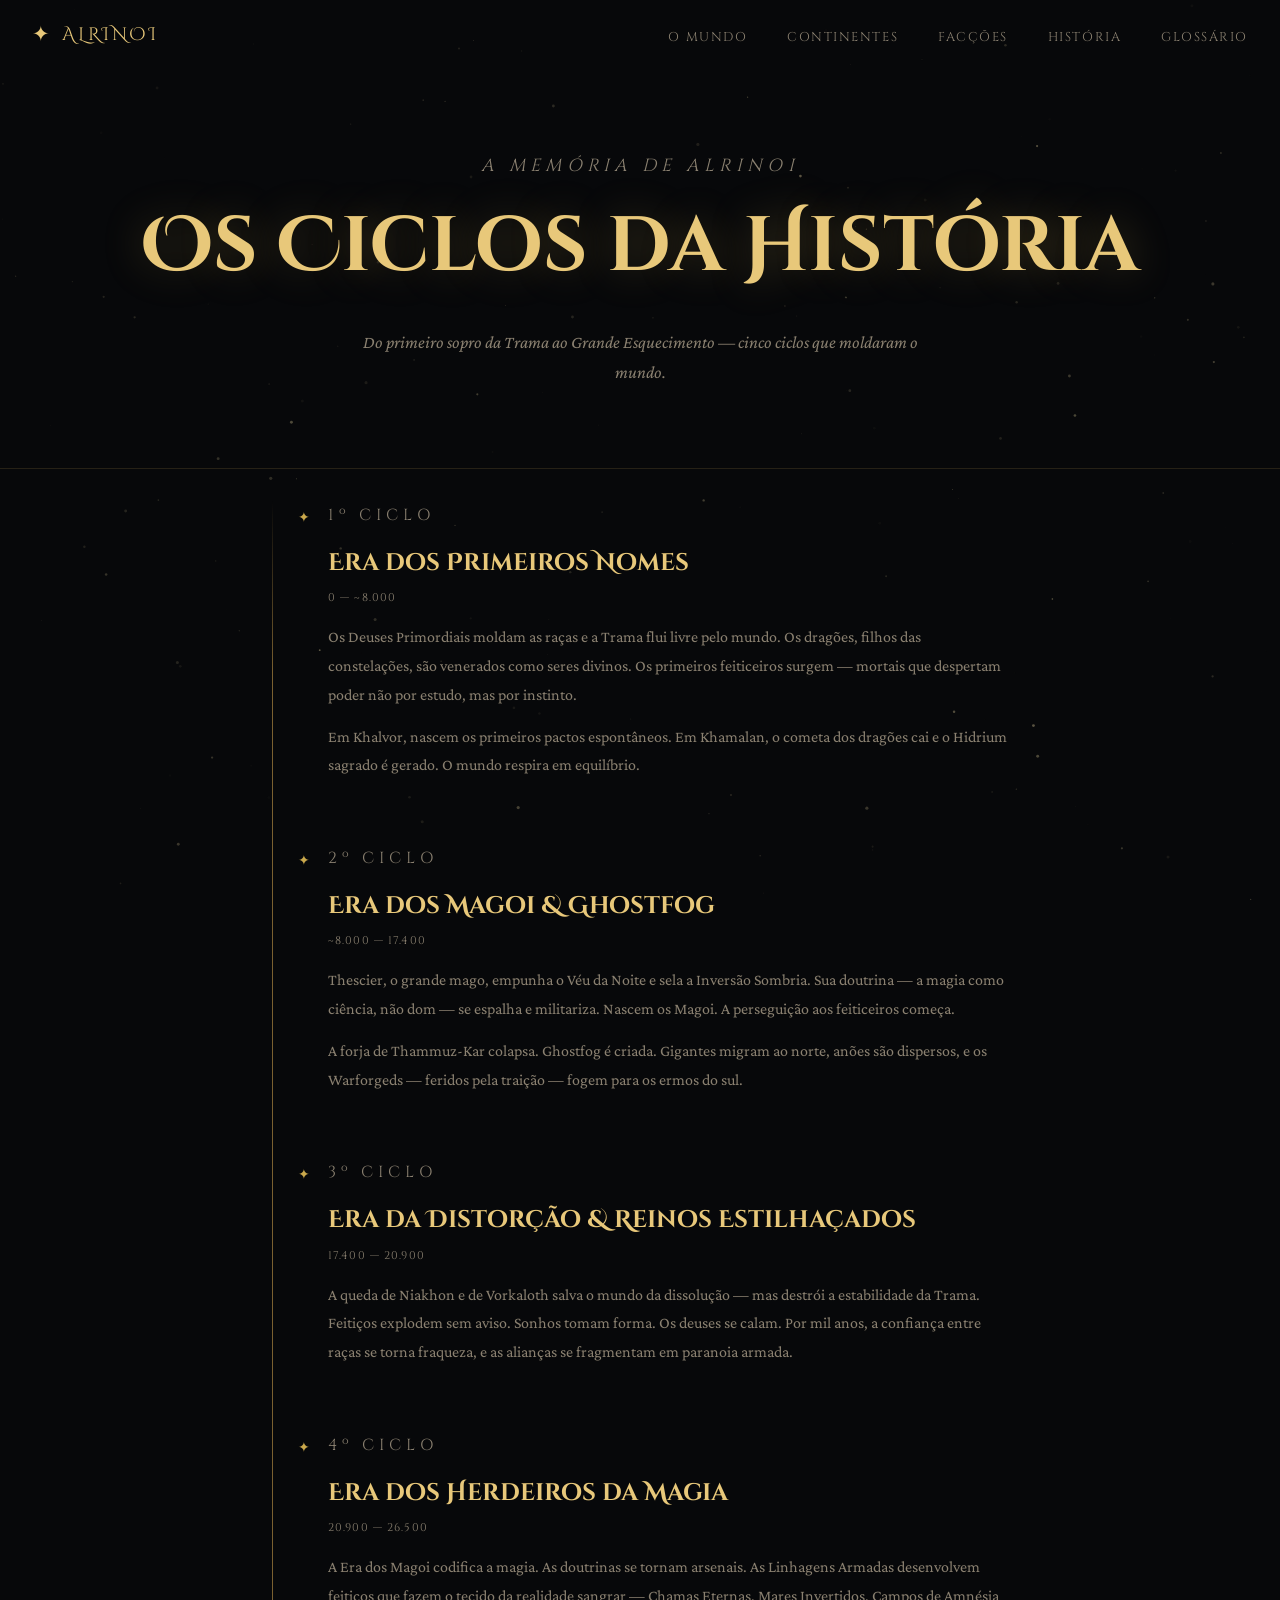
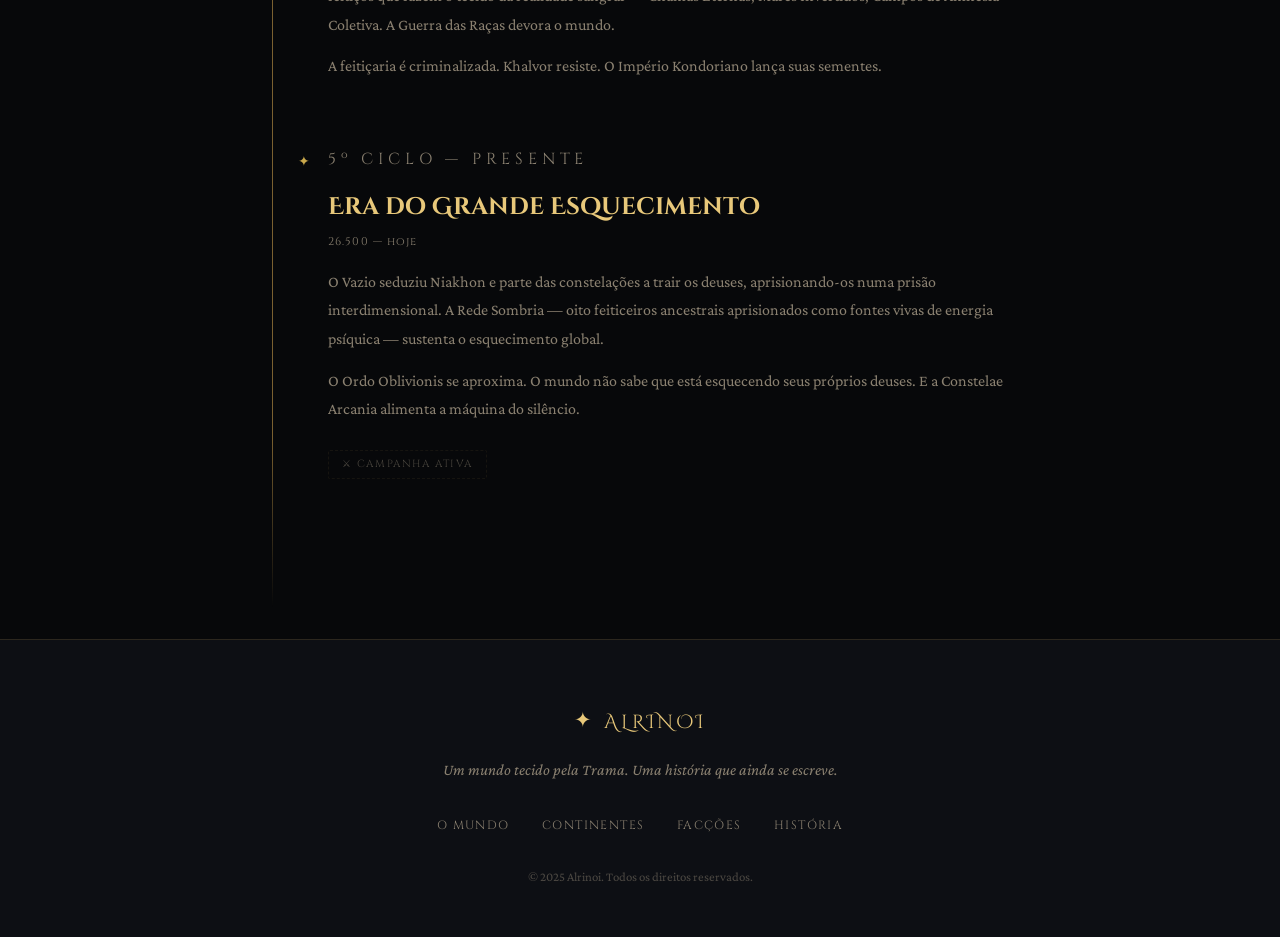
==== historia/index.html @ 3a9bfe8e "Add files via upload" ====
<!DOCTYPE html>
<html lang="pt-BR">
<head>
  <meta charset="UTF-8">
  <meta name="viewport" content="width=device-width, initial-scale=1.0">
  <title>História — Alrinoi</title>
  <meta name="description" content="A história de Alrinoi através dos ciclos e eras — desde a criação da Trama até o Grande Esquecimento.">
  <link rel="stylesheet" href="/css/style.css">
  <link rel="preconnect" href="https://fonts.googleapis.com">
  <link rel="preconnect" href="https://fonts.gstatic.com" crossorigin>
  <link href="https://fonts.googleapis.com/css2?family=Cinzel+Decorative:wght@400;700;900&family=Cinzel:wght@400;500;600;700&family=Crimson+Pro:ital,wght@0,300;0,400;0,500;1,300;1,400&display=swap" rel="stylesheet">
  <style>
    .timeline {
      max-width: 800px;
      margin: 0 auto;
      padding: 2rem 2rem 6rem;
      position: relative;
      z-index: 2;
    }
    .timeline::before {
      content: '';
      position: absolute;
      left: 2rem;
      top: 2rem;
      bottom: 2rem;
      width: 1px;
      background: linear-gradient(to bottom, transparent, var(--gold-dim) 10%, var(--gold-dim) 90%, transparent);
    }
    .timeline-era {
      padding-left: 3.5rem;
      margin-bottom: 4rem;
      position: relative;
    }
    .timeline-era::before {
      content: '✦';
      position: absolute;
      left: calc(2rem - 0.5em + 1px);
      top: 0.15em;
      color: var(--gold);
      font-size: 0.9rem;
      background: var(--black);
      padding: 0.1rem 0;
    }
    .era-cycle {
      font-family: var(--font-heading);
      font-size: 0.65rem;
      letter-spacing: 0.3em;
      text-transform: uppercase;
      color: var(--gold-dim);
      margin-bottom: 0.4rem;
    }
    .timeline-era h2 {
      font-family: var(--font-display);
      font-size: 1.5rem;
      color: var(--gold-light);
      margin-bottom: 0.3rem;
    }
    .era-dates {
      font-family: var(--font-heading);
      font-size: 0.7rem;
      color: var(--text-dim);
      letter-spacing: 0.1em;
      margin-bottom: 1rem;
      display: block;
    }
    .timeline-era p {
      color: var(--text-dim);
      font-size: 1rem;
      line-height: 1.8;
      margin-bottom: 0.8rem;
    }
    .coming-soon-badge {
      display: inline-flex;
      align-items: center;
      gap: 0.4rem;
      padding: 0.3rem 0.8rem;
      border: 1px dashed var(--border);
      color: var(--text-dim);
      font-family: var(--font-heading);
      font-size: 0.65rem;
      letter-spacing: 0.15em;
      text-transform: uppercase;
      border-radius: 2px;
      margin-top: 0.8rem;
      opacity: 0.5;
    }
  </style>
</head>
<body>
  <canvas id="starfield"></canvas>

  <nav class="navbar scrolled" id="navbar">
    <div class="nav-inner">
      <a href="/" class="nav-logo">
        <span class="logo-symbol">✦</span>
        <span class="logo-text">ALRINOI</span>
      </a>
      <ul class="nav-links">
        <li><a href="/">O Mundo</a></li>
        <li><a href="/continentes/">Continentes</a></li>
        <li><a href="/faccoes/">Facções</a></li>
        <li><a href="/historia/" class="active">História</a></li>
        <li><a href="/glossario/">Glossário</a></li>
      </ul>
      <button class="nav-toggle" id="navToggle">☰</button>
    </div>
  </nav>

  <div class="page-hero">
    <p class="page-hero-eyebrow">A Memória de Alrinoi</p>
    <h1>Os Ciclos da História</h1>
    <p>Do primeiro sopro da Trama ao Grande Esquecimento — cinco ciclos que moldaram o mundo.</p>
  </div>

  <div class="timeline">

    <div class="timeline-era reveal">
      <p class="era-cycle">1º Ciclo</p>
      <h2>Era dos Primeiros Nomes</h2>
      <span class="era-dates">0 — ~8.000</span>
      <p>Os Deuses Primordiais moldam as raças e a Trama flui livre pelo mundo. Os dragões, filhos das constelações, são venerados como seres divinos. Os primeiros feiticeiros surgem — mortais que despertam poder não por estudo, mas por instinto.</p>
      <p>Em Khalvor, nascem os primeiros pactos espontâneos. Em Khamalan, o cometa dos dragões cai e o Hidrium sagrado é gerado. O mundo respira em equilíbrio.</p>
    </div>

    <div class="timeline-era reveal">
      <p class="era-cycle">2º Ciclo</p>
      <h2>Era dos Magoi & Ghostfog</h2>
      <span class="era-dates">~8.000 — 17.400</span>
      <p>Thescier, o grande mago, empunha o Véu da Noite e sela a Inversão Sombria. Sua doutrina — a magia como ciência, não dom — se espalha e militariza. Nascem os Magoi. A perseguição aos feiticeiros começa.</p>
      <p>A forja de Thammuz-Kar colapsa. Ghostfog é criada. Gigantes migram ao norte, anões são dispersos, e os Warforgeds — feridos pela traição — fogem para os ermos do sul.</p>
    </div>

    <div class="timeline-era reveal">
      <p class="era-cycle">3º Ciclo</p>
      <h2>Era da Distorção & Reinos Estilhaçados</h2>
      <span class="era-dates">17.400 — 20.900</span>
      <p>A queda de Niakhon e de Vorkaloth salva o mundo da dissolução — mas destrói a estabilidade da Trama. Feitiços explodem sem aviso. Sonhos tomam forma. Os deuses se calam. Por mil anos, a confiança entre raças se torna fraqueza, e as alianças se fragmentam em paranoia armada.</p>
    </div>

    <div class="timeline-era reveal">
      <p class="era-cycle">4º Ciclo</p>
      <h2>Era dos Herdeiros da Magia</h2>
      <span class="era-dates">20.900 — 26.500</span>
      <p>A Era dos Magoi codifica a magia. As doutrinas se tornam arsenais. As Linhagens Armadas desenvolvem feitiços que fazem o tecido da realidade sangrar — Chamas Eternas, Mares Invertidos, Campos de Amnésia Coletiva. A Guerra das Raças devora o mundo.</p>
      <p>A feitiçaria é criminalizada. Khalvor resiste. O Império Kondoriano lança suas sementes.</p>
    </div>

    <div class="timeline-era reveal">
      <p class="era-cycle">5º Ciclo — Presente</p>
      <h2>Era do Grande Esquecimento</h2>
      <span class="era-dates">26.500 — hoje</span>
      <p>O Vazio seduziu Niakhon e parte das constelações a trair os deuses, aprisionando-os numa prisão interdimensional. A Rede Sombria — oito feiticeiros ancestrais aprisionados como fontes vivas de energia psíquica — sustenta o esquecimento global.</p>
      <p>O Ordo Oblivionis se aproxima. O mundo não sabe que está esquecendo seus próprios deuses. E a Constelae Arcania alimenta a máquina do silêncio.</p>
      <div class="coming-soon-badge">⚔ Campanha Ativa</div>
    </div>

  </div>

  <footer class="site-footer">
    <div class="footer-inner">
      <div class="footer-logo">
        <span class="logo-symbol">✦</span>
        <span class="logo-text">ALRINOI</span>
      </div>
      <p class="footer-tagline">Um mundo tecido pela Trama. Uma história que ainda se escreve.</p>
      <div class="footer-links">
        <a href="/">O Mundo</a>
        <a href="/continentes/">Continentes</a>
        <a href="/faccoes/">Facções</a>
        <a href="/historia/">História</a>
      </div>
      <p class="footer-copy">© 2025 Alrinoi. Todos os direitos reservados.</p>
    </div>
  </footer>

  <script src="/js/main.js"></script>
</body>
</html>
---- css/style.css ----
/* ============================================================
   ALRINOI — STYLESHEET
   Dark fantasy RPG aesthetic
   Fonts: Cinzel Decorative (headings), Crimson Pro (body)
   ============================================================ */

/* ---- RESET & VARIABLES ---- */
*, *::before, *::after { box-sizing: border-box; margin: 0; padding: 0; }

:root {
  --black:        #07080a;
  --dark:         #0d0f14;
  --dark-mid:     #141820;
  --dark-card:    #111318;
  --border:       rgba(180, 150, 80, 0.18);
  --border-glow:  rgba(180, 150, 80, 0.45);

  --gold:         #c9a84c;
  --gold-light:   #e8c87a;
  --gold-dim:     #7a6030;
  --gold-glow:    rgba(201, 168, 76, 0.15);

  --crimson:      #8b1a1a;
  --crimson-glow: rgba(139, 26, 26, 0.3);
  --void:         #4a1a6b;
  --void-glow:    rgba(74, 26, 107, 0.3);

  --text:         #d4c9b0;
  --text-dim:     #8a8070;
  --text-bright:  #f0e8d0;

  --font-display: 'Cinzel Decorative', serif;
  --font-heading: 'Cinzel', serif;
  --font-body:    'Crimson Pro', Georgia, serif;

  --radius:       4px;
  --radius-lg:    8px;
  --transition:   0.3s ease;
  --nav-height:   72px;
}

html { scroll-behavior: smooth; }

body {
  background-color: var(--black);
  color: var(--text);
  font-family: var(--font-body);
  font-size: 18px;
  line-height: 1.7;
  overflow-x: hidden;
}

a { color: var(--gold); text-decoration: none; transition: color var(--transition); }
a:hover { color: var(--gold-light); }

img { max-width: 100%; display: block; }

/* ---- STARFIELD CANVAS ---- */
#starfield {
  position: fixed;
  top: 0; left: 0;
  width: 100%; height: 100%;
  z-index: 0;
  pointer-events: none;
  opacity: 0.6;
}

/* ---- NAVBAR ---- */
.navbar {
  position: fixed;
  top: 0; left: 0; right: 0;
  z-index: 100;
  height: var(--nav-height);
  border-bottom: 1px solid transparent;
  transition: background var(--transition), border-color var(--transition);
}

.navbar.scrolled {
  background: rgba(7, 8, 10, 0.95);
  backdrop-filter: blur(12px);
  border-color: var(--border);
}

.nav-inner {
  max-width: 1280px;
  margin: 0 auto;
  padding: 0 2rem;
  height: 100%;
  display: flex;
  align-items: center;
  justify-content: space-between;
}

.nav-logo {
  display: flex;
  align-items: center;
  gap: 0.6rem;
  color: var(--gold-light);
  font-family: var(--font-display);
  font-size: 1.1rem;
  letter-spacing: 0.15em;
}

.logo-symbol {
  font-size: 1.3rem;
  animation: starPulse 3s ease-in-out infinite;
}

@keyframes starPulse {
  0%, 100% { opacity: 1; text-shadow: 0 0 8px var(--gold); }
  50% { opacity: 0.6; text-shadow: none; }
}

.nav-links {
  display: flex;
  list-style: none;
  gap: 2.5rem;
}

.nav-links a {
  font-family: var(--font-heading);
  font-size: 0.8rem;
  letter-spacing: 0.12em;
  text-transform: uppercase;
  color: var(--text-dim);
  position: relative;
  padding-bottom: 2px;
}

.nav-links a::after {
  content: '';
  position: absolute;
  bottom: 0; left: 0;
  width: 0; height: 1px;
  background: var(--gold);
  transition: width var(--transition);
}

.nav-links a:hover,
.nav-links a.active {
  color: var(--gold-light);
}

.nav-links a:hover::after,
.nav-links a.active::after { width: 100%; }

.nav-toggle {
  display: none;
  background: none;
  border: 1px solid var(--border);
  color: var(--gold);
  font-size: 1.2rem;
  padding: 0.3rem 0.6rem;
  cursor: pointer;
  border-radius: var(--radius);
}

/* ---- HERO ---- */
.hero {
  position: relative;
  min-height: 100vh;
  display: flex;
  align-items: center;
  justify-content: center;
  text-align: center;
  overflow: hidden;
  background:
    radial-gradient(ellipse 80% 60% at 50% 20%, rgba(74, 26, 107, 0.25) 0%, transparent 60%),
    radial-gradient(ellipse 60% 40% at 80% 80%, rgba(139, 26, 26, 0.15) 0%, transparent 50%),
    radial-gradient(ellipse 40% 50% at 20% 60%, rgba(201, 168, 76, 0.06) 0%, transparent 50%),
    var(--black);
}

.hero-vignette {
  position: absolute;
  inset: 0;
  background:
    radial-gradient(ellipse 100% 50% at 50% 0%, transparent 40%, var(--black) 100%),
    linear-gradient(to bottom, transparent 50%, var(--black) 100%);
  z-index: 1;
}

.hero-content {
  position: relative;
  z-index: 2;
  max-width: 800px;
  padding: 0 2rem;
  padding-top: var(--nav-height);
  animation: heroReveal 1.4s ease both;
}

@keyframes heroReveal {
  from { opacity: 0; transform: translateY(30px); }
  to { opacity: 1; transform: translateY(0); }
}

.hero-eyebrow {
  font-family: var(--font-heading);
  font-size: 0.75rem;
  letter-spacing: 0.3em;
  text-transform: uppercase;
  color: var(--gold-dim);
  margin-bottom: 1.5rem;
  animation: heroReveal 1.4s 0.1s ease both;
}

.hero-title {
  font-family: var(--font-display);
  font-size: clamp(3.5rem, 10vw, 8rem);
  font-weight: 900;
  line-height: 1;
  letter-spacing: 0.08em;
  color: var(--gold-light);
  text-shadow:
    0 0 40px rgba(201, 168, 76, 0.4),
    0 0 80px rgba(201, 168, 76, 0.2),
    0 4px 20px rgba(0,0,0,0.8);
  margin-bottom: 0.4rem;
  animation: heroReveal 1.4s 0.2s ease both;
}

.hero-subtitle {
  font-family: var(--font-heading);
  font-size: clamp(1rem, 2.5vw, 1.5rem);
  letter-spacing: 0.5em;
  text-transform: uppercase;
  color: var(--gold-dim);
  margin-bottom: 2rem;
  animation: heroReveal 1.4s 0.3s ease both;
}

.hero-lore {
  font-size: 1.05rem;
  color: var(--text-dim);
  font-style: italic;
  line-height: 1.9;
  margin-bottom: 2.5rem;
  animation: heroReveal 1.4s 0.4s ease both;
}

.hero-cta {
  display: flex;
  gap: 1rem;
  justify-content: center;
  flex-wrap: wrap;
  animation: heroReveal 1.4s 0.5s ease both;
}

.hero-scroll-hint {
  position: absolute;
  bottom: 2.5rem;
  left: 50%;
  transform: translateX(-50%);
  z-index: 2;
  display: flex;
  flex-direction: column;
  align-items: center;
  gap: 0.5rem;
  opacity: 0.4;
  font-family: var(--font-heading);
  font-size: 0.65rem;
  letter-spacing: 0.2em;
  text-transform: uppercase;
  color: var(--gold-dim);
  animation: fadeIn 2s 1s both;
}

.scroll-arrow {
  width: 1px;
  height: 40px;
  background: linear-gradient(to bottom, var(--gold-dim), transparent);
  animation: scrollPulse 2s ease-in-out infinite;
}

@keyframes scrollPulse {
  0%, 100% { transform: scaleY(1); opacity: 0.4; }
  50% { transform: scaleY(0.6); opacity: 0.8; }
}

@keyframes fadeIn {
  from { opacity: 0; }
  to { opacity: 0.4; }
}

/* ---- BUTTONS ---- */
.btn-primary {
  display: inline-block;
  padding: 0.8rem 2rem;
  background: linear-gradient(135deg, var(--gold) 0%, var(--gold-dim) 100%);
  color: var(--black);
  font-family: var(--font-heading);
  font-size: 0.8rem;
  font-weight: 700;
  letter-spacing: 0.15em;
  text-transform: uppercase;
  border-radius: var(--radius);
  transition: all var(--transition);
  box-shadow: 0 4px 20px rgba(201, 168, 76, 0.3);
}

.btn-primary:hover {
  color: var(--black);
  transform: translateY(-2px);
  box-shadow: 0 8px 30px rgba(201, 168, 76, 0.5);
  background: linear-gradient(135deg, var(--gold-light) 0%, var(--gold) 100%);
}

.btn-ghost {
  display: inline-block;
  padding: 0.8rem 2rem;
  border: 1px solid var(--border-glow);
  color: var(--gold);
  font-family: var(--font-heading);
  font-size: 0.8rem;
  letter-spacing: 0.15em;
  text-transform: uppercase;
  border-radius: var(--radius);
  transition: all var(--transition);
}

.btn-ghost:hover {
  border-color: var(--gold);
  color: var(--gold-light);
  background: var(--gold-glow);
  transform: translateY(-2px);
}

/* ---- SECTION COMMONS ---- */
.section-header {
  display: flex;
  align-items: center;
  gap: 1.5rem;
  margin-bottom: 1rem;
  justify-content: center;
}

.section-rule {
  flex: 1;
  max-width: 120px;
  height: 1px;
  background: linear-gradient(to right, transparent, var(--gold-dim));
}

.section-rule:last-child {
  background: linear-gradient(to left, transparent, var(--gold-dim));
}

.section-title {
  font-family: var(--font-display);
  font-size: clamp(1.4rem, 3vw, 2rem);
  color: var(--gold-light);
  letter-spacing: 0.05em;
  text-align: center;
  white-space: nowrap;
}

.section-intro {
  text-align: center;
  color: var(--text-dim);
  font-style: italic;
  font-size: 1.05rem;
  max-width: 600px;
  margin: 0 auto 3rem;
}

.section-cta {
  text-align: center;
  margin-top: 3rem;
}

/* ---- CONSTELLATIONS SECTION ---- */
.constellations-section {
  position: relative;
  z-index: 2;
  padding: 6rem 2rem;
  max-width: 1280px;
  margin: 0 auto;
}

.constellations-grid {
  display: grid;
  grid-template-columns: repeat(auto-fill, minmax(260px, 1fr));
  gap: 1.5rem;
}

.constellation-card {
  position: relative;
  padding: 2rem 1.5rem;
  background: linear-gradient(145deg, var(--dark-card), rgba(20,24,32,0.8));
  border: 1px solid var(--border);
  border-radius: var(--radius-lg);
  transition: all var(--transition);
  overflow: hidden;
  cursor: default;
}

.constellation-card::before {
  content: '';
  position: absolute;
  inset: 0;
  background: radial-gradient(ellipse 80% 60% at 50% 0%, rgba(201,168,76,0.05), transparent);
  opacity: 0;
  transition: opacity var(--transition);
}

.constellation-card:hover {
  border-color: var(--border-glow);
  transform: translateY(-4px);
  box-shadow: 0 12px 40px rgba(0,0,0,0.5), 0 0 20px var(--gold-glow);
}

.constellation-card:hover::before { opacity: 1; }

.constellation-card.featured {
  border-color: rgba(139,26,26,0.5);
  background: linear-gradient(145deg, rgba(20,10,10,0.9), var(--dark-card));
}

.constellation-card.featured:hover {
  border-color: var(--crimson);
  box-shadow: 0 12px 40px rgba(0,0,0,0.5), 0 0 25px var(--crimson-glow);
}

.const-glyph {
  font-size: 2.2rem;
  color: var(--gold-dim);
  margin-bottom: 1rem;
  line-height: 1;
}

.constellation-card.featured .const-glyph { color: var(--crimson); }

.constellation-card h3 {
  font-family: var(--font-heading);
  font-size: 1.1rem;
  color: var(--gold-light);
  letter-spacing: 0.1em;
  margin-bottom: 0.3rem;
}

.constellation-card.featured h3 { color: #d45555; }

.const-school {
  display: inline-block;
  font-family: var(--font-heading);
  font-size: 0.65rem;
  letter-spacing: 0.2em;
  text-transform: uppercase;
  color: var(--gold-dim);
  margin-bottom: 0.8rem;
}

.constellation-card p {
  font-size: 0.95rem;
  color: var(--text-dim);
  line-height: 1.6;
}

.const-tag {
  display: inline-block;
  margin-top: 1rem;
  padding: 0.2rem 0.6rem;
  background: rgba(139,26,26,0.2);
  border: 1px solid rgba(139,26,26,0.4);
  color: #d45555;
  font-family: var(--font-heading);
  font-size: 0.65rem;
  letter-spacing: 0.15em;
  text-transform: uppercase;
  border-radius: 2px;
}

/* ---- CONTINENTS PREVIEW ---- */
.continents-preview {
  position: relative;
  z-index: 2;
  padding: 6rem 2rem;
  background: linear-gradient(to bottom, var(--black), var(--dark-mid), var(--black));
  max-width: 100%;
}

.continents-preview > * { max-width: 1280px; margin-left: auto; margin-right: auto; }
.continents-preview .section-header,
.continents-preview .section-intro,
.continents-preview .section-cta { max-width: 1280px; }

.continents-grid {
  display: grid;
  grid-template-columns: repeat(auto-fill, minmax(320px, 1fr));
  gap: 1.5rem;
  max-width: 1280px;
  margin: 0 auto;
}

.continent-card {
  position: relative;
  display: block;
  height: 220px;
  border-radius: var(--radius-lg);
  overflow: hidden;
  border: 1px solid var(--border);
  transition: all var(--transition);
  color: var(--text);
}

.continent-card-bg {
  position: absolute;
  inset: 0;
  transition: transform 0.6s ease;
}

/* Continent-specific colors */
.continent-card[data-continent="vorathiel"] .continent-card-bg {
  background: linear-gradient(135deg, #1a0a0a 0%, #2a1020 50%, #0d0f14 100%);
}
.continent-card[data-continent="khalvor"] .continent-card-bg {
  background: linear-gradient(135deg, #0a1020 0%, #152040 50%, #0d0f14 100%);
}
.continent-card[data-continent="khamalan"] .continent-card-bg {
  background: linear-gradient(135deg, #1a1000 0%, #3a2000 50%, #0d0f14 100%);
}
.continent-card[data-continent="draethon"] .continent-card-bg {
  background: linear-gradient(135deg, #081508 0%, #152515 50%, #0d0f14 100%);
}
.continent-card[data-continent="domari"] .continent-card-bg {
  background: linear-gradient(135deg, #100a1a 0%, #201030 50%, #0d0f14 100%);
}
.continent-card[data-continent="ryushima"] .continent-card-bg {
  background: linear-gradient(135deg, #0a0f18 0%, #101828 50%, #0d0f14 100%);
}
.continent-card[data-continent="draethon-sul"] .continent-card-bg {
  background: linear-gradient(135deg, #0a0808 0%, #181010 50%, #0d0f14 100%);
}

.continent-card:hover { 
  border-color: var(--border-glow);
  transform: translateY(-4px);
  box-shadow: 0 16px 50px rgba(0,0,0,0.6), 0 0 30px var(--gold-glow);
}
.continent-card:hover .continent-card-bg { transform: scale(1.05); }

.continent-card-content {
  position: absolute;
  inset: 0;
  padding: 1.8rem;
  display: flex;
  flex-direction: column;
  justify-content: flex-end;
  background: linear-gradient(to top, rgba(7,8,10,0.95) 0%, rgba(7,8,10,0.3) 60%, transparent 100%);
  z-index: 1;
}

.continent-tag {
  display: inline-block;
  align-self: flex-start;
  padding: 0.2rem 0.6rem;
  border: 1px solid var(--border-glow);
  background: rgba(201,168,76,0.08);
  color: var(--gold-dim);
  font-family: var(--font-heading);
  font-size: 0.6rem;
  letter-spacing: 0.2em;
  text-transform: uppercase;
  border-radius: 2px;
  margin-bottom: 0.6rem;
}

.continent-card h3 {
  font-family: var(--font-display);
  font-size: 1.3rem;
  color: var(--gold-light);
  margin-bottom: 0.5rem;
  line-height: 1.2;
}

.continent-card p {
  font-size: 0.9rem;
  color: var(--text-dim);
  line-height: 1.5;
  display: -webkit-box;
  -webkit-line-clamp: 2;
  -webkit-box-orient: vertical;
  overflow: hidden;
}

.continent-explore {
  display: inline-block;
  margin-top: 0.8rem;
  font-family: var(--font-heading);
  font-size: 0.7rem;
  letter-spacing: 0.15em;
  text-transform: uppercase;
  color: var(--gold);
  opacity: 0;
  transform: translateX(-8px);
  transition: all var(--transition);
}

.continent-card:hover .continent-explore {
  opacity: 1;
  transform: translateX(0);
}

/* ---- LORE HIGHLIGHT ---- */
.lore-highlight {
  position: relative;
  z-index: 2;
  padding: 8rem 2rem;
  background:
    radial-gradient(ellipse 60% 80% at 50% 50%, rgba(74,26,107,0.15) 0%, transparent 70%),
    var(--black);
  border-top: 1px solid var(--border);
  border-bottom: 1px solid var(--border);
}

.lore-highlight-inner {
  max-width: 1100px;
  margin: 0 auto;
  display: grid;
  grid-template-columns: 1fr 1fr;
  gap: 5rem;
  align-items: center;
}

.lore-label {
  display: block;
  font-family: var(--font-heading);
  font-size: 0.7rem;
  letter-spacing: 0.3em;
  text-transform: uppercase;
  color: var(--void);
  margin-bottom: 1rem;
}

.lore-highlight-text h2 {
  font-family: var(--font-display);
  font-size: clamp(1.8rem, 3vw, 2.5rem);
  color: var(--text-bright);
  margin-bottom: 1.5rem;
  line-height: 1.2;
}

.lore-highlight-text p {
  color: var(--text-dim);
  margin-bottom: 1rem;
  font-size: 1.05rem;
}

.lore-highlight-text em { color: var(--text); font-style: italic; }

.lore-highlight-text .btn-ghost { margin-top: 1rem; }

.lore-highlight-quote {
  border-left: 2px solid rgba(74,26,107,0.6);
  padding-left: 2rem;
}

.lore-highlight-quote blockquote p {
  font-family: var(--font-body);
  font-size: clamp(1.1rem, 2vw, 1.4rem);
  font-style: italic;
  color: var(--text);
  line-height: 1.8;
  margin-bottom: 1.5rem;
}

.lore-highlight-quote cite {
  font-family: var(--font-heading);
  font-size: 0.7rem;
  letter-spacing: 0.15em;
  text-transform: uppercase;
  color: var(--text-dim);
  font-style: normal;
}

/* ---- FOOTER ---- */
.site-footer {
  position: relative;
  z-index: 2;
  padding: 4rem 2rem 3rem;
  border-top: 1px solid var(--border);
  background: var(--dark);
}

.footer-inner {
  max-width: 800px;
  margin: 0 auto;
  text-align: center;
}

.footer-logo {
  display: flex;
  align-items: center;
  justify-content: center;
  gap: 0.6rem;
  font-family: var(--font-display);
  font-size: 1.2rem;
  color: var(--gold-light);
  letter-spacing: 0.15em;
  margin-bottom: 1rem;
}

.footer-tagline {
  color: var(--text-dim);
  font-style: italic;
  font-size: 1rem;
  margin-bottom: 2rem;
}

.footer-links {
  display: flex;
  gap: 2rem;
  justify-content: center;
  flex-wrap: wrap;
  margin-bottom: 2rem;
}

.footer-links a {
  font-family: var(--font-heading);
  font-size: 0.75rem;
  letter-spacing: 0.12em;
  text-transform: uppercase;
  color: var(--text-dim);
  transition: color var(--transition);
}

.footer-links a:hover { color: var(--gold); }

.footer-copy {
  font-size: 0.8rem;
  color: var(--text-dim);
  opacity: 0.5;
}

/* ---- INNER PAGE STYLES ---- */
.page-hero {
  position: relative;
  z-index: 2;
  padding: calc(var(--nav-height) + 5rem) 2rem 5rem;
  text-align: center;
  border-bottom: 1px solid var(--border);
}

.page-hero-eyebrow {
  font-family: var(--font-heading);
  font-size: 0.7rem;
  letter-spacing: 0.3em;
  text-transform: uppercase;
  color: var(--gold-dim);
  margin-bottom: 1rem;
}

.page-hero h1 {
  font-family: var(--font-display);
  font-size: clamp(2.5rem, 6vw, 5rem);
  color: var(--gold-light);
  text-shadow: 0 0 40px rgba(201,168,76,0.3);
  margin-bottom: 1rem;
}

.page-hero p {
  font-size: 1.1rem;
  color: var(--text-dim);
  font-style: italic;
  max-width: 600px;
  margin: 0 auto;
}

.page-content {
  position: relative;
  z-index: 2;
  max-width: 1200px;
  margin: 0 auto;
  padding: 4rem 2rem;
}

/* Continent Detail Layout */
.continent-detail-hero {
  position: relative;
  z-index: 2;
  padding: calc(var(--nav-height) + 4rem) 2rem 4rem;
  max-width: 900px;
  margin: 0 auto;
}

.continent-detail-hero .breadcrumb {
  display: flex;
  align-items: center;
  gap: 0.5rem;
  font-family: var(--font-heading);
  font-size: 0.7rem;
  letter-spacing: 0.12em;
  text-transform: uppercase;
  color: var(--text-dim);
  margin-bottom: 2rem;
}

.breadcrumb a { color: var(--gold-dim); }
.breadcrumb a:hover { color: var(--gold); }
.breadcrumb span { color: var(--text-dim); }

.continent-tags {
  display: flex;
  flex-wrap: wrap;
  gap: 0.5rem;
  margin-bottom: 1.5rem;
}

.tag {
  padding: 0.25rem 0.75rem;
  border: 1px solid var(--border);
  background: rgba(201,168,76,0.06);
  color: var(--gold-dim);
  font-family: var(--font-heading);
  font-size: 0.65rem;
  letter-spacing: 0.15em;
  text-transform: uppercase;
  border-radius: 2px;
}

.tag.tag-red { border-color: rgba(139,26,26,0.4); background: rgba(139,26,26,0.08); color: #c45555; }
.tag.tag-blue { border-color: rgba(30,60,120,0.4); background: rgba(30,60,120,0.08); color: #6090d0; }
.tag.tag-green { border-color: rgba(20,80,40,0.4); background: rgba(20,80,40,0.08); color: #50a060; }
.tag.tag-purple { border-color: rgba(74,26,107,0.5); background: rgba(74,26,107,0.1); color: #9060c0; }

.continent-detail-hero h1 {
  font-family: var(--font-display);
  font-size: clamp(2.5rem, 7vw, 5.5rem);
  color: var(--gold-light);
  line-height: 1;
  text-shadow: 0 0 50px rgba(201,168,76,0.25);
  margin-bottom: 1rem;
}

.continent-detail-hero .hero-desc {
  font-size: 1.2rem;
  color: var(--text-dim);
  font-style: italic;
  line-height: 1.8;
  max-width: 700px;
  margin-bottom: 2.5rem;
}

/* Lore Content */
.lore-body {
  max-width: 760px;
  margin: 0 auto;
  padding: 0 2rem 6rem;
  position: relative;
  z-index: 2;
}

.lore-body h2 {
  font-family: var(--font-heading);
  font-size: 1.5rem;
  color: var(--gold-light);
  letter-spacing: 0.05em;
  border-bottom: 1px solid var(--border);
  padding-bottom: 0.5rem;
  margin: 3rem 0 1.5rem;
}

.lore-body h3 {
  font-family: var(--font-heading);
  font-size: 1.1rem;
  color: var(--text-bright);
  margin: 2rem 0 0.8rem;
}

.lore-body p {
  color: var(--text);
  margin-bottom: 1.2rem;
  line-height: 1.85;
}

.lore-body ul {
  list-style: none;
  margin: 0 0 1.5rem;
  padding: 0;
}

.lore-body ul li {
  padding: 0.4rem 0 0.4rem 1.5rem;
  position: relative;
  color: var(--text);
}

.lore-body ul li::before {
  content: '✦';
  position: absolute;
  left: 0;
  color: var(--gold-dim);
  font-size: 0.7rem;
  top: 0.6rem;
}

.lore-quote {
  margin: 2.5rem 0;
  padding: 1.5rem 2rem;
  border-left: 3px solid var(--gold-dim);
  background: rgba(201,168,76,0.04);
}

.lore-quote p {
  font-style: italic;
  font-size: 1.1rem;
  color: var(--text);
  margin-bottom: 0.5rem !important;
}

.lore-quote cite {
  font-family: var(--font-heading);
  font-size: 0.7rem;
  letter-spacing: 0.12em;
  text-transform: uppercase;
  color: var(--gold-dim);
  font-style: normal;
}

/* Sidebar Grid */
.content-with-sidebar {
  max-width: 1100px;
  margin: 0 auto;
  padding: 2rem 2rem 6rem;
  display: grid;
  grid-template-columns: 1fr 320px;
  gap: 4rem;
  position: relative;
  z-index: 2;
}

.sidebar-card {
  padding: 1.5rem;
  background: var(--dark-card);
  border: 1px solid var(--border);
  border-radius: var(--radius-lg);
  margin-bottom: 1.5rem;
}

.sidebar-card h4 {
  font-family: var(--font-heading);
  font-size: 0.75rem;
  letter-spacing: 0.2em;
  text-transform: uppercase;
  color: var(--gold-dim);
  margin-bottom: 1rem;
  padding-bottom: 0.5rem;
  border-bottom: 1px solid var(--border);
}

.sidebar-stat {
  display: flex;
  justify-content: space-between;
  padding: 0.4rem 0;
  border-bottom: 1px solid rgba(180,150,80,0.08);
  font-size: 0.9rem;
}

.sidebar-stat:last-child { border-bottom: none; }
.stat-label { color: var(--text-dim); }
.stat-value { color: var(--text-bright); font-weight: 500; }

.related-links a {
  display: block;
  padding: 0.5rem 0;
  font-family: var(--font-heading);
  font-size: 0.75rem;
  letter-spacing: 0.1em;
  text-transform: uppercase;
  color: var(--gold-dim);
  border-bottom: 1px solid rgba(180,150,80,0.08);
  transition: color var(--transition), padding-left var(--transition);
}

.related-links a:last-child { border-bottom: none; }
.related-links a:hover { color: var(--gold); padding-left: 0.5rem; }

/* ---- CONTINENTS PAGE (list) ---- */
.continents-list {
  display: grid;
  grid-template-columns: repeat(auto-fill, minmax(320px, 1fr));
  gap: 1.5rem;
  max-width: 1280px;
  margin: 0 auto;
  padding: 2rem 2rem 6rem;
  position: relative;
  z-index: 2;
}

/* ---- RESPONSIVE ---- */
@media (max-width: 900px) {
  .lore-highlight-inner { grid-template-columns: 1fr; gap: 3rem; }
  .content-with-sidebar { grid-template-columns: 1fr; }
}

@media (max-width: 768px) {
  :root { --nav-height: 60px; }
  .nav-links { display: none; }
  .nav-toggle { display: block; }

  .nav-links.open {
    display: flex;
    flex-direction: column;
    position: fixed;
    top: var(--nav-height);
    left: 0; right: 0;
    background: rgba(7,8,10,0.98);
    padding: 2rem;
    gap: 1.5rem;
    border-bottom: 1px solid var(--border);
  }

  .hero-title { font-size: 3rem; }
  .constellations-grid { grid-template-columns: 1fr 1fr; }
  .continents-grid { grid-template-columns: 1fr; }
  .lore-highlight-quote { display: none; }
}

@media (max-width: 480px) {
  .constellations-grid { grid-template-columns: 1fr; }
  body { font-size: 16px; }
}

/* ---- SCROLL ANIMATIONS ---- */
.reveal {
  opacity: 0;
  transform: translateY(20px);
  transition: opacity 0.7s ease, transform 0.7s ease;
}
.reveal.visible {
  opacity: 1;
  transform: translateY(0);
}
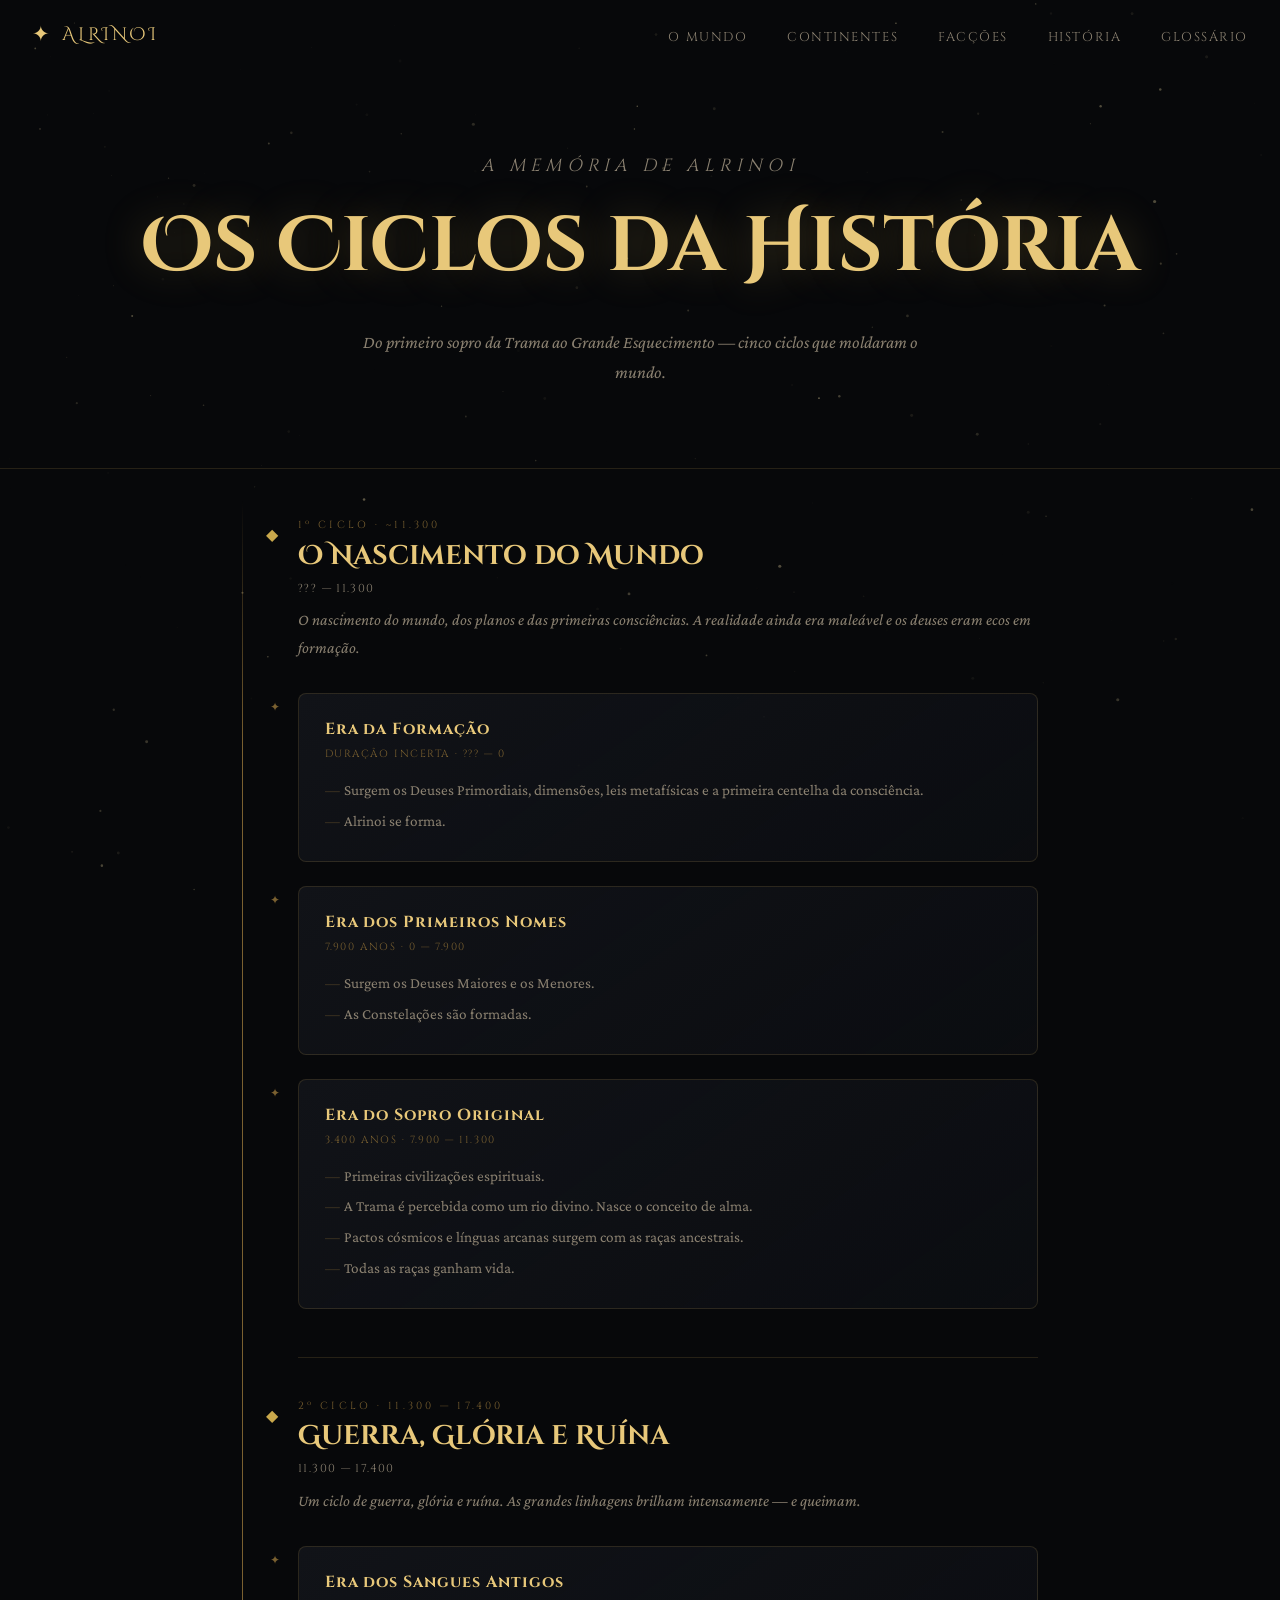
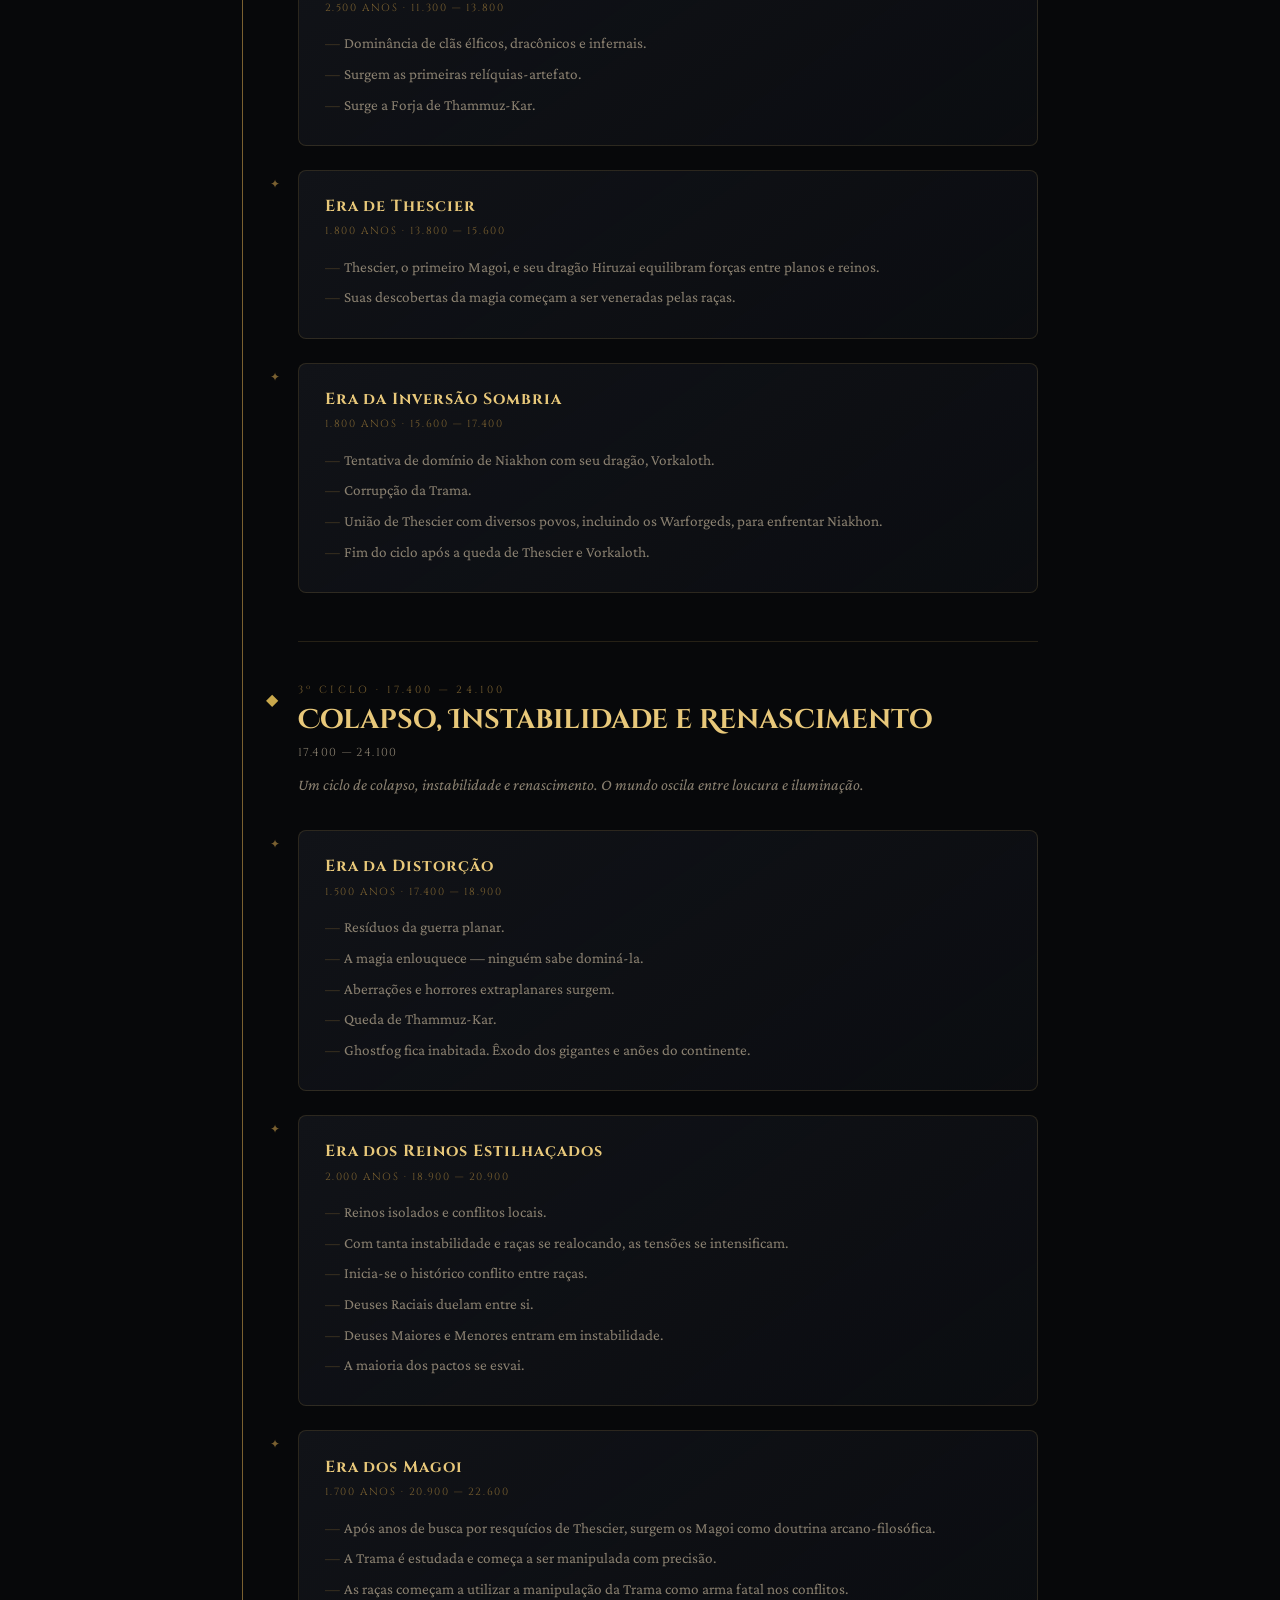
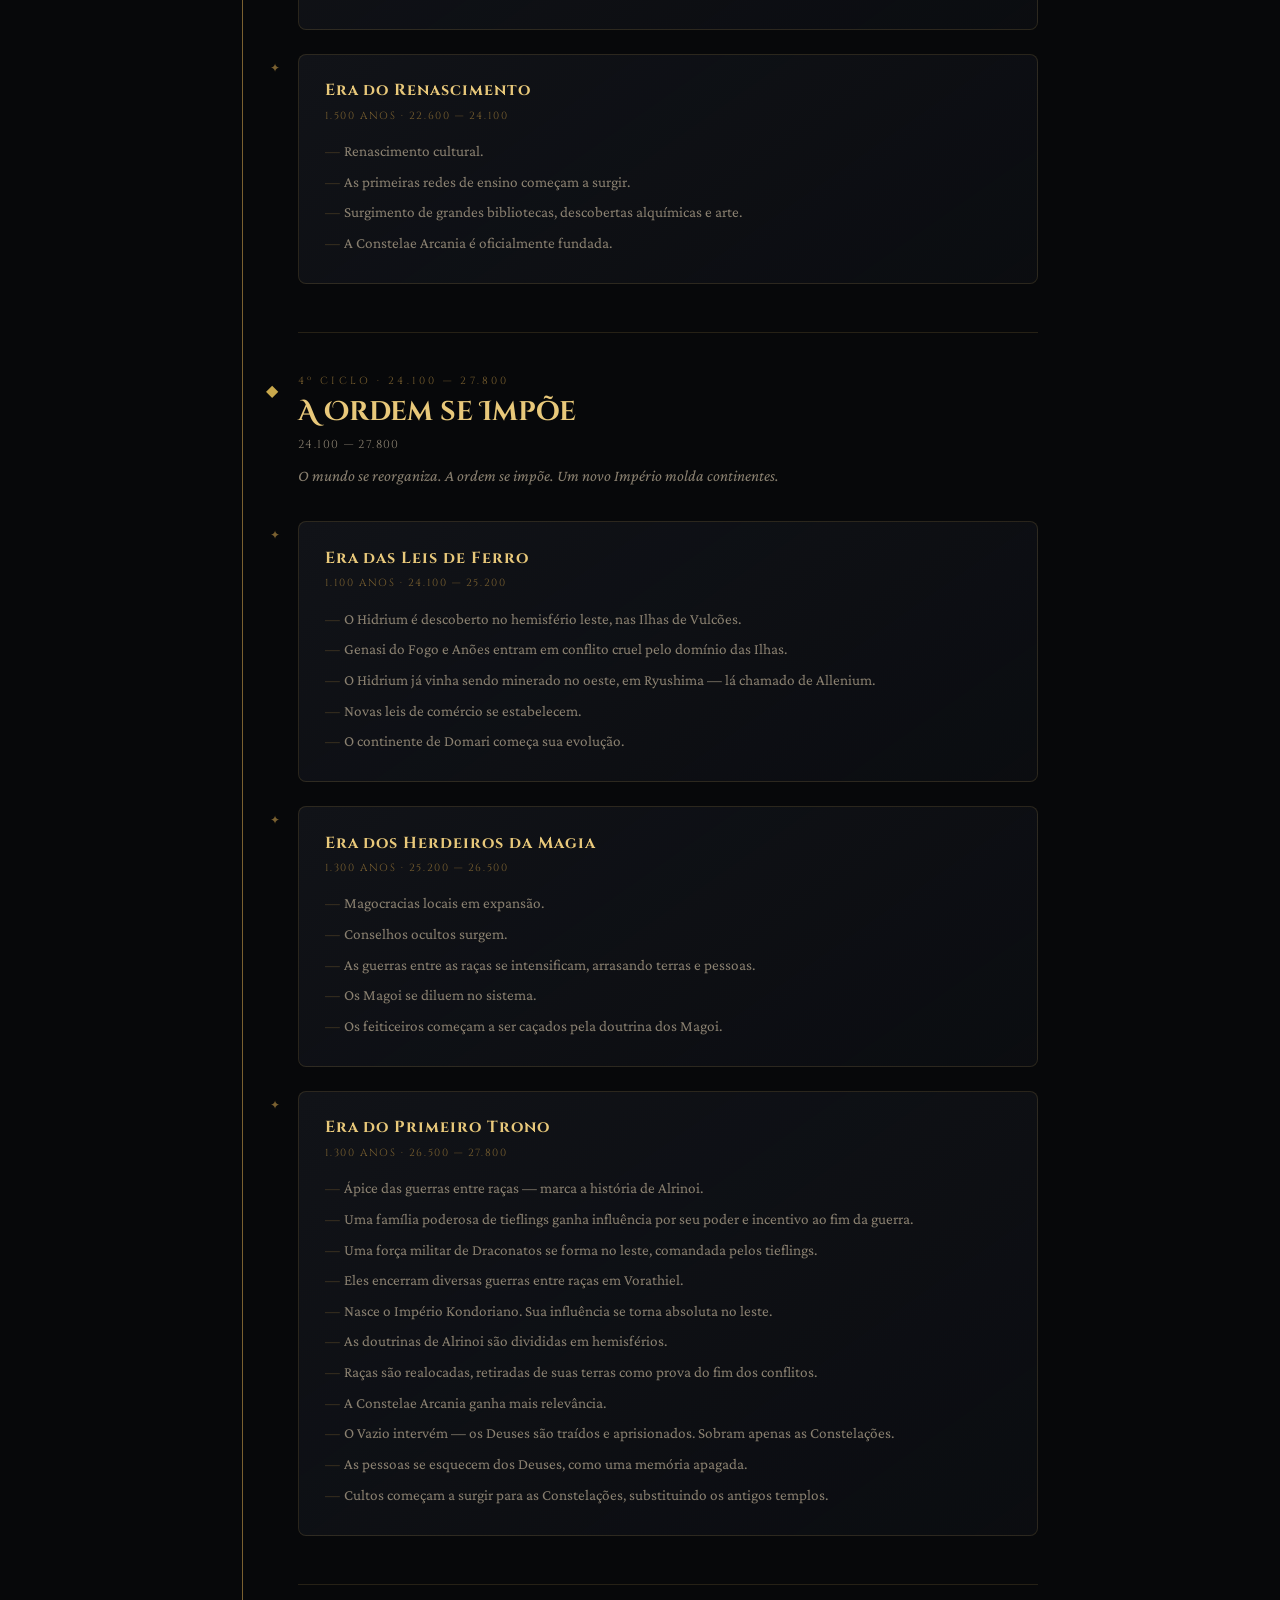
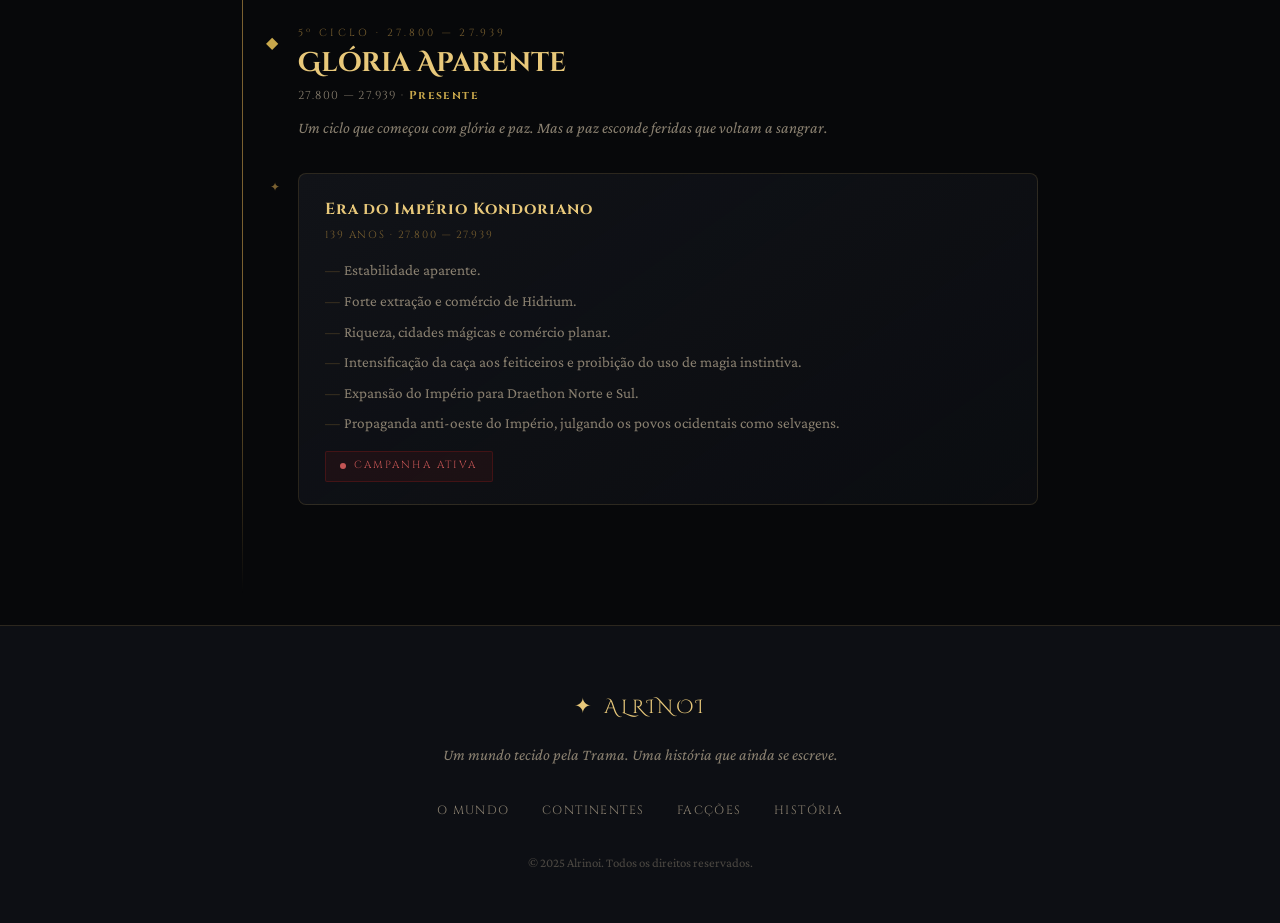
==== commit 51cdc442: "Update index.html" ====
--- a/historia/index.html
+++ b/historia/index.html
@@ -11,7 +11,7 @@
   <link href="https://fonts.googleapis.com/css2?family=Cinzel+Decorative:wght@400;700;900&family=Cinzel:wght@400;500;600;700&family=Crimson+Pro:ital,wght@0,300;0,400;0,500;1,300;1,400&display=swap" rel="stylesheet">
   <style>
     .timeline {
-      max-width: 800px;
+      max-width: 860px;
       margin: 0 auto;
       padding: 2rem 2rem 6rem;
       position: relative;
@@ -24,65 +24,155 @@
       top: 2rem;
       bottom: 2rem;
       width: 1px;
-      background: linear-gradient(to bottom, transparent, var(--gold-dim) 10%, var(--gold-dim) 90%, transparent);
-    }
-    .timeline-era {
+      background: linear-gradient(to bottom, transparent, var(--gold-dim) 5%, var(--gold-dim) 95%, transparent);
+    }
+
+    /* Ciclo header */
+    .ciclo-header {
       padding-left: 3.5rem;
-      margin-bottom: 4rem;
+      margin-bottom: 2rem;
+      margin-top: 1rem;
       position: relative;
     }
-    .timeline-era::before {
-      content: '✦';
+    .ciclo-header::before {
+      content: '◆';
       position: absolute;
-      left: calc(2rem - 0.5em + 1px);
-      top: 0.15em;
+      left: calc(2rem - 0.55em + 1px);
+      top: 0.1em;
       color: var(--gold);
-      font-size: 0.9rem;
+      font-size: 1rem;
       background: var(--black);
-      padding: 0.1rem 0;
-    }
-    .era-cycle {
+      padding: 0.15rem 0;
+    }
+    .ciclo-number {
       font-family: var(--font-heading);
       font-size: 0.65rem;
       letter-spacing: 0.3em;
       text-transform: uppercase;
       color: var(--gold-dim);
+      margin-bottom: 0.3rem;
+    }
+    .ciclo-header h2 {
+      font-family: var(--font-display);
+      font-size: clamp(1.2rem, 2.5vw, 1.7rem);
+      color: var(--gold-light);
       margin-bottom: 0.4rem;
-    }
-    .timeline-era h2 {
-      font-family: var(--font-display);
-      font-size: 1.5rem;
+      line-height: 1.2;
+    }
+    .ciclo-dates {
+      font-family: var(--font-heading);
+      font-size: 0.72rem;
+      color: var(--text-dim);
+      letter-spacing: 0.12em;
+      display: block;
+      margin-bottom: 0.5rem;
+    }
+    .ciclo-desc {
+      color: var(--text-dim);
+      font-style: italic;
+      font-size: 1rem;
+      line-height: 1.7;
+    }
+
+    /* Era card */
+    .era-card {
+      padding-left: 3.5rem;
+      margin-bottom: 1.5rem;
+      position: relative;
+    }
+    .era-card::before {
+      content: '✦';
+      position: absolute;
+      left: calc(2rem - 0.45em + 1px);
+      top: 0.2em;
+      color: var(--gold-dim);
+      font-size: 0.75rem;
+      background: var(--black);
+      padding: 0.1rem 0;
+    }
+    .era-inner {
+      padding: 1.4rem 1.6rem;
+      background: linear-gradient(145deg, var(--dark-card), rgba(13,15,20,0.7));
+      border: 1px solid var(--border);
+      border-radius: var(--radius-lg);
+      transition: border-color var(--transition);
+    }
+    .era-card:hover .era-inner {
+      border-color: var(--border-glow);
+    }
+    .era-name {
+      font-family: var(--font-heading);
+      font-size: 1rem;
       color: var(--gold-light);
-      margin-bottom: 0.3rem;
-    }
-    .era-dates {
-      font-family: var(--font-heading);
-      font-size: 0.7rem;
-      color: var(--text-dim);
-      letter-spacing: 0.1em;
-      margin-bottom: 1rem;
-      display: block;
-    }
-    .timeline-era p {
-      color: var(--text-dim);
-      font-size: 1rem;
-      line-height: 1.8;
-      margin-bottom: 0.8rem;
-    }
-    .coming-soon-badge {
-      display: inline-flex;
-      align-items: center;
-      gap: 0.4rem;
-      padding: 0.3rem 0.8rem;
-      border: 1px dashed var(--border);
-      color: var(--text-dim);
+      letter-spacing: 0.06em;
+      margin-bottom: 0.2rem;
+    }
+    .era-duration {
       font-family: var(--font-heading);
       font-size: 0.65rem;
       letter-spacing: 0.15em;
+      color: var(--gold-dim);
+      text-transform: uppercase;
+      display: block;
+      margin-bottom: 0.8rem;
+    }
+    .era-events {
+      list-style: none;
+      padding: 0;
+      margin: 0;
+    }
+    .era-events li {
+      position: relative;
+      padding-left: 1.2rem;
+      color: var(--text-dim);
+      font-size: 0.95rem;
+      line-height: 1.7;
+      margin-bottom: 0.3rem;
+    }
+    .era-events li::before {
+      content: '—';
+      position: absolute;
+      left: 0;
+      color: var(--gold-dim);
+      opacity: 0.5;
+    }
+
+    /* Ciclo divider */
+    .ciclo-divider {
+      padding-left: 3.5rem;
+      margin: 3rem 0 2.5rem;
+    }
+    .ciclo-divider hr {
+      border: none;
+      border-top: 1px solid var(--border);
+    }
+
+    /* Active campaign badge */
+    .campaign-badge {
+      display: inline-flex;
+      align-items: center;
+      gap: 0.5rem;
+      padding: 0.35rem 0.9rem;
+      background: rgba(139,26,26,0.12);
+      border: 1px solid rgba(139,26,26,0.35);
+      color: #c45555;
+      font-family: var(--font-heading);
+      font-size: 0.65rem;
+      letter-spacing: 0.2em;
       text-transform: uppercase;
       border-radius: 2px;
-      margin-top: 0.8rem;
-      opacity: 0.5;
+      margin-top: 0.6rem;
+    }
+    .campaign-badge::before {
+      content: '';
+      width: 6px; height: 6px;
+      border-radius: 50%;
+      background: #c45555;
+      animation: blink 1.4s ease-in-out infinite;
+    }
+    @keyframes blink {
+      0%,100% { opacity: 1; }
+      50% { opacity: 0.2; }
     }
   </style>
 </head>
@@ -114,47 +204,244 @@
 
   <div class="timeline">
 
-    <div class="timeline-era reveal">
-      <p class="era-cycle">1º Ciclo</p>
-      <h2>Era dos Primeiros Nomes</h2>
-      <span class="era-dates">0 — ~8.000</span>
-      <p>Os Deuses Primordiais moldam as raças e a Trama flui livre pelo mundo. Os dragões, filhos das constelações, são venerados como seres divinos. Os primeiros feiticeiros surgem — mortais que despertam poder não por estudo, mas por instinto.</p>
-      <p>Em Khalvor, nascem os primeiros pactos espontâneos. Em Khamalan, o cometa dos dragões cai e o Hidrium sagrado é gerado. O mundo respira em equilíbrio.</p>
-    </div>
-
-    <div class="timeline-era reveal">
-      <p class="era-cycle">2º Ciclo</p>
-      <h2>Era dos Magoi & Ghostfog</h2>
-      <span class="era-dates">~8.000 — 17.400</span>
-      <p>Thescier, o grande mago, empunha o Véu da Noite e sela a Inversão Sombria. Sua doutrina — a magia como ciência, não dom — se espalha e militariza. Nascem os Magoi. A perseguição aos feiticeiros começa.</p>
-      <p>A forja de Thammuz-Kar colapsa. Ghostfog é criada. Gigantes migram ao norte, anões são dispersos, e os Warforgeds — feridos pela traição — fogem para os ermos do sul.</p>
-    </div>
-
-    <div class="timeline-era reveal">
-      <p class="era-cycle">3º Ciclo</p>
-      <h2>Era da Distorção & Reinos Estilhaçados</h2>
-      <span class="era-dates">17.400 — 20.900</span>
-      <p>A queda de Niakhon e de Vorkaloth salva o mundo da dissolução — mas destrói a estabilidade da Trama. Feitiços explodem sem aviso. Sonhos tomam forma. Os deuses se calam. Por mil anos, a confiança entre raças se torna fraqueza, e as alianças se fragmentam em paranoia armada.</p>
-    </div>
-
-    <div class="timeline-era reveal">
-      <p class="era-cycle">4º Ciclo</p>
-      <h2>Era dos Herdeiros da Magia</h2>
-      <span class="era-dates">20.900 — 26.500</span>
-      <p>A Era dos Magoi codifica a magia. As doutrinas se tornam arsenais. As Linhagens Armadas desenvolvem feitiços que fazem o tecido da realidade sangrar — Chamas Eternas, Mares Invertidos, Campos de Amnésia Coletiva. A Guerra das Raças devora o mundo.</p>
-      <p>A feitiçaria é criminalizada. Khalvor resiste. O Império Kondoriano lança suas sementes.</p>
-    </div>
-
-    <div class="timeline-era reveal">
-      <p class="era-cycle">5º Ciclo — Presente</p>
-      <h2>Era do Grande Esquecimento</h2>
-      <span class="era-dates">26.500 — hoje</span>
-      <p>O Vazio seduziu Niakhon e parte das constelações a trair os deuses, aprisionando-os numa prisão interdimensional. A Rede Sombria — oito feiticeiros ancestrais aprisionados como fontes vivas de energia psíquica — sustenta o esquecimento global.</p>
-      <p>O Ordo Oblivionis se aproxima. O mundo não sabe que está esquecendo seus próprios deuses. E a Constelae Arcania alimenta a máquina do silêncio.</p>
-      <div class="coming-soon-badge">⚔ Campanha Ativa</div>
-    </div>
-
-  </div>
+    <!-- ═══════════════════════════════════ 1º CICLO -->
+    <div class="ciclo-header reveal">
+      <p class="ciclo-number">1º Ciclo · ~11.300</p>
+      <h2>O Nascimento do Mundo</h2>
+      <span class="ciclo-dates">??? — 11.300</span>
+      <p class="ciclo-desc">O nascimento do mundo, dos planos e das primeiras consciências. A realidade ainda era maleável e os deuses eram ecos em formação.</p>
+    </div>
+
+    <div class="era-card reveal">
+      <div class="era-inner">
+        <h3 class="era-name">Era da Formação</h3>
+        <span class="era-duration">Duração incerta · ??? — 0</span>
+        <ul class="era-events">
+          <li>Surgem os Deuses Primordiais, dimensões, leis metafísicas e a primeira centelha da consciência.</li>
+          <li>Alrinoi se forma.</li>
+        </ul>
+      </div>
+    </div>
+
+    <div class="era-card reveal">
+      <div class="era-inner">
+        <h3 class="era-name">Era dos Primeiros Nomes</h3>
+        <span class="era-duration">7.900 anos · 0 — 7.900</span>
+        <ul class="era-events">
+          <li>Surgem os Deuses Maiores e os Menores.</li>
+          <li>As Constelações são formadas.</li>
+        </ul>
+      </div>
+    </div>
+
+    <div class="era-card reveal">
+      <div class="era-inner">
+        <h3 class="era-name">Era do Sopro Original</h3>
+        <span class="era-duration">3.400 anos · 7.900 — 11.300</span>
+        <ul class="era-events">
+          <li>Primeiras civilizações espirituais.</li>
+          <li>A Trama é percebida como um rio divino. Nasce o conceito de alma.</li>
+          <li>Pactos cósmicos e línguas arcanas surgem com as raças ancestrais.</li>
+          <li>Todas as raças ganham vida.</li>
+        </ul>
+      </div>
+    </div>
+
+    <div class="ciclo-divider"><hr></div>
+
+    <!-- ═══════════════════════════════════ 2º CICLO -->
+    <div class="ciclo-header reveal">
+      <p class="ciclo-number">2º Ciclo · 11.300 — 17.400</p>
+      <h2>Guerra, Glória e Ruína</h2>
+      <span class="ciclo-dates">11.300 — 17.400</span>
+      <p class="ciclo-desc">Um ciclo de guerra, glória e ruína. As grandes linhagens brilham intensamente — e queimam.</p>
+    </div>
+
+    <div class="era-card reveal">
+      <div class="era-inner">
+        <h3 class="era-name">Era dos Sangues Antigos</h3>
+        <span class="era-duration">2.500 anos · 11.300 — 13.800</span>
+        <ul class="era-events">
+          <li>Dominância de clãs élficos, dracônicos e infernais.</li>
+          <li>Surgem as primeiras relíquias-artefato.</li>
+          <li>Surge a Forja de Thammuz-Kar.</li>
+        </ul>
+      </div>
+    </div>
+
+    <div class="era-card reveal">
+      <div class="era-inner">
+        <h3 class="era-name">Era de Thescier</h3>
+        <span class="era-duration">1.800 anos · 13.800 — 15.600</span>
+        <ul class="era-events">
+          <li>Thescier, o primeiro Magoi, e seu dragão Hiruzai equilibram forças entre planos e reinos.</li>
+          <li>Suas descobertas da magia começam a ser veneradas pelas raças.</li>
+        </ul>
+      </div>
+    </div>
+
+    <div class="era-card reveal">
+      <div class="era-inner">
+        <h3 class="era-name">Era da Inversão Sombria</h3>
+        <span class="era-duration">1.800 anos · 15.600 — 17.400</span>
+        <ul class="era-events">
+          <li>Tentativa de domínio de Niakhon com seu dragão, Vorkaloth.</li>
+          <li>Corrupção da Trama.</li>
+          <li>União de Thescier com diversos povos, incluindo os Warforgeds, para enfrentar Niakhon.</li>
+          <li>Fim do ciclo após a queda de Thescier e Vorkaloth.</li>
+        </ul>
+      </div>
+    </div>
+
+    <div class="ciclo-divider"><hr></div>
+
+    <!-- ═══════════════════════════════════ 3º CICLO -->
+    <div class="ciclo-header reveal">
+      <p class="ciclo-number">3º Ciclo · 17.400 — 24.100</p>
+      <h2>Colapso, Instabilidade e Renascimento</h2>
+      <span class="ciclo-dates">17.400 — 24.100</span>
+      <p class="ciclo-desc">Um ciclo de colapso, instabilidade e renascimento. O mundo oscila entre loucura e iluminação.</p>
+    </div>
+
+    <div class="era-card reveal">
+      <div class="era-inner">
+        <h3 class="era-name">Era da Distorção</h3>
+        <span class="era-duration">1.500 anos · 17.400 — 18.900</span>
+        <ul class="era-events">
+          <li>Resíduos da guerra planar.</li>
+          <li>A magia enlouquece — ninguém sabe dominá-la.</li>
+          <li>Aberrações e horrores extraplanares surgem.</li>
+          <li>Queda de Thammuz-Kar.</li>
+          <li>Ghostfog fica inabitada. Êxodo dos gigantes e anões do continente.</li>
+        </ul>
+      </div>
+    </div>
+
+    <div class="era-card reveal">
+      <div class="era-inner">
+        <h3 class="era-name">Era dos Reinos Estilhaçados</h3>
+        <span class="era-duration">2.000 anos · 18.900 — 20.900</span>
+        <ul class="era-events">
+          <li>Reinos isolados e conflitos locais.</li>
+          <li>Com tanta instabilidade e raças se realocando, as tensões se intensificam.</li>
+          <li>Inicia-se o histórico conflito entre raças.</li>
+          <li>Deuses Raciais duelam entre si.</li>
+          <li>Deuses Maiores e Menores entram em instabilidade.</li>
+          <li>A maioria dos pactos se esvai.</li>
+        </ul>
+      </div>
+    </div>
+
+    <div class="era-card reveal">
+      <div class="era-inner">
+        <h3 class="era-name">Era dos Magoi</h3>
+        <span class="era-duration">1.700 anos · 20.900 — 22.600</span>
+        <ul class="era-events">
+          <li>Após anos de busca por resquícios de Thescier, surgem os Magoi como doutrina arcano-filosófica.</li>
+          <li>A Trama é estudada e começa a ser manipulada com precisão.</li>
+          <li>As raças começam a utilizar a manipulação da Trama como arma fatal nos conflitos.</li>
+        </ul>
+      </div>
+    </div>
+
+    <div class="era-card reveal">
+      <div class="era-inner">
+        <h3 class="era-name">Era do Renascimento</h3>
+        <span class="era-duration">1.500 anos · 22.600 — 24.100</span>
+        <ul class="era-events">
+          <li>Renascimento cultural.</li>
+          <li>As primeiras redes de ensino começam a surgir.</li>
+          <li>Surgimento de grandes bibliotecas, descobertas alquímicas e arte.</li>
+          <li>A Constelae Arcania é oficialmente fundada.</li>
+        </ul>
+      </div>
+    </div>
+
+    <div class="ciclo-divider"><hr></div>
+
+    <!-- ═══════════════════════════════════ 4º CICLO -->
+    <div class="ciclo-header reveal">
+      <p class="ciclo-number">4º Ciclo · 24.100 — 27.800</p>
+      <h2>A Ordem se Impõe</h2>
+      <span class="ciclo-dates">24.100 — 27.800</span>
+      <p class="ciclo-desc">O mundo se reorganiza. A ordem se impõe. Um novo Império molda continentes.</p>
+    </div>
+
+    <div class="era-card reveal">
+      <div class="era-inner">
+        <h3 class="era-name">Era das Leis de Ferro</h3>
+        <span class="era-duration">1.100 anos · 24.100 — 25.200</span>
+        <ul class="era-events">
+          <li>O Hidrium é descoberto no hemisfério leste, nas Ilhas de Vulcões.</li>
+          <li>Genasi do Fogo e Anões entram em conflito cruel pelo domínio das Ilhas.</li>
+          <li>O Hidrium já vinha sendo minerado no oeste, em Ryushima — lá chamado de Allenium.</li>
+          <li>Novas leis de comércio se estabelecem.</li>
+          <li>O continente de Domari começa sua evolução.</li>
+        </ul>
+      </div>
+    </div>
+
+    <div class="era-card reveal">
+      <div class="era-inner">
+        <h3 class="era-name">Era dos Herdeiros da Magia</h3>
+        <span class="era-duration">1.300 anos · 25.200 — 26.500</span>
+        <ul class="era-events">
+          <li>Magocracias locais em expansão.</li>
+          <li>Conselhos ocultos surgem.</li>
+          <li>As guerras entre as raças se intensificam, arrasando terras e pessoas.</li>
+          <li>Os Magoi se diluem no sistema.</li>
+          <li>Os feiticeiros começam a ser caçados pela doutrina dos Magoi.</li>
+        </ul>
+      </div>
+    </div>
+
+    <div class="era-card reveal">
+      <div class="era-inner">
+        <h3 class="era-name">Era do Primeiro Trono</h3>
+        <span class="era-duration">1.300 anos · 26.500 — 27.800</span>
+        <ul class="era-events">
+          <li>Ápice das guerras entre raças — marca a história de Alrinoi.</li>
+          <li>Uma família poderosa de tieflings ganha influência por seu poder e incentivo ao fim da guerra.</li>
+          <li>Uma força militar de Draconatos se forma no leste, comandada pelos tieflings.</li>
+          <li>Eles encerram diversas guerras entre raças em Vorathiel.</li>
+          <li>Nasce o Império Kondoriano. Sua influência se torna absoluta no leste.</li>
+          <li>As doutrinas de Alrinoi são divididas em hemisférios.</li>
+          <li>Raças são realocadas, retiradas de suas terras como prova do fim dos conflitos.</li>
+          <li>A Constelae Arcania ganha mais relevância.</li>
+          <li>O Vazio intervém — os Deuses são traídos e aprisionados. Sobram apenas as Constelações.</li>
+          <li>As pessoas se esquecem dos Deuses, como uma memória apagada.</li>
+          <li>Cultos começam a surgir para as Constelações, substituindo os antigos templos.</li>
+        </ul>
+      </div>
+    </div>
+
+    <div class="ciclo-divider"><hr></div>
+
+    <!-- ═══════════════════════════════════ 5º CICLO -->
+    <div class="ciclo-header reveal">
+      <p class="ciclo-number">5º Ciclo · 27.800 — 27.939</p>
+      <h2>Glória Aparente</h2>
+      <span class="ciclo-dates">27.800 — 27.939 · <strong style="color:var(--gold)">Presente</strong></span>
+      <p class="ciclo-desc">Um ciclo que começou com glória e paz. Mas a paz esconde feridas que voltam a sangrar.</p>
+    </div>
+
+    <div class="era-card reveal">
+      <div class="era-inner">
+        <h3 class="era-name">Era do Império Kondoriano</h3>
+        <span class="era-duration">139 anos · 27.800 — 27.939</span>
+        <ul class="era-events">
+          <li>Estabilidade aparente.</li>
+          <li>Forte extração e comércio de Hidrium.</li>
+          <li>Riqueza, cidades mágicas e comércio planar.</li>
+          <li>Intensificação da caça aos feiticeiros e proibição do uso de magia instintiva.</li>
+          <li>Expansão do Império para Draethon Norte e Sul.</li>
+          <li>Propaganda anti-oeste do Império, julgando os povos ocidentais como selvagens.</li>
+        </ul>
+        <div class="campaign-badge">Campanha Ativa</div>
+      </div>
+    </div>
+
+  </div><!-- .timeline -->
 
   <footer class="site-footer">
     <div class="footer-inner">
